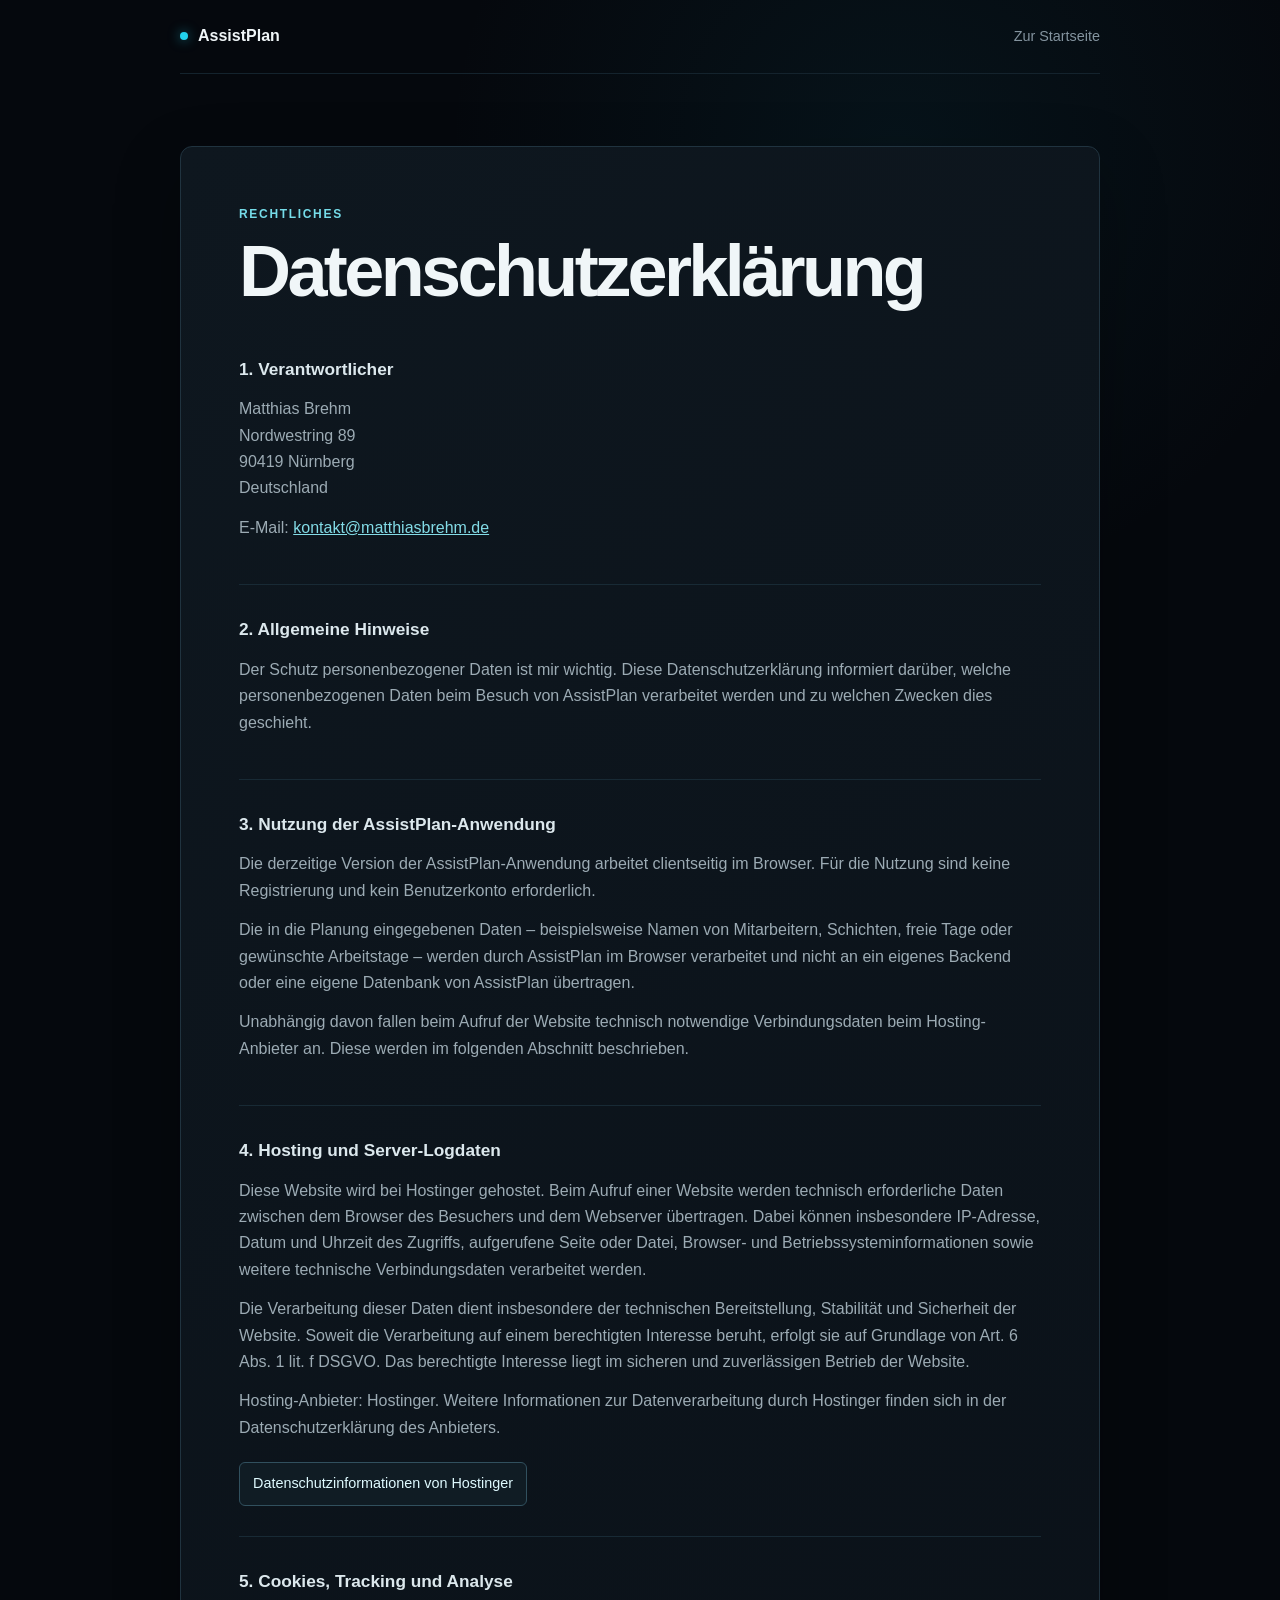
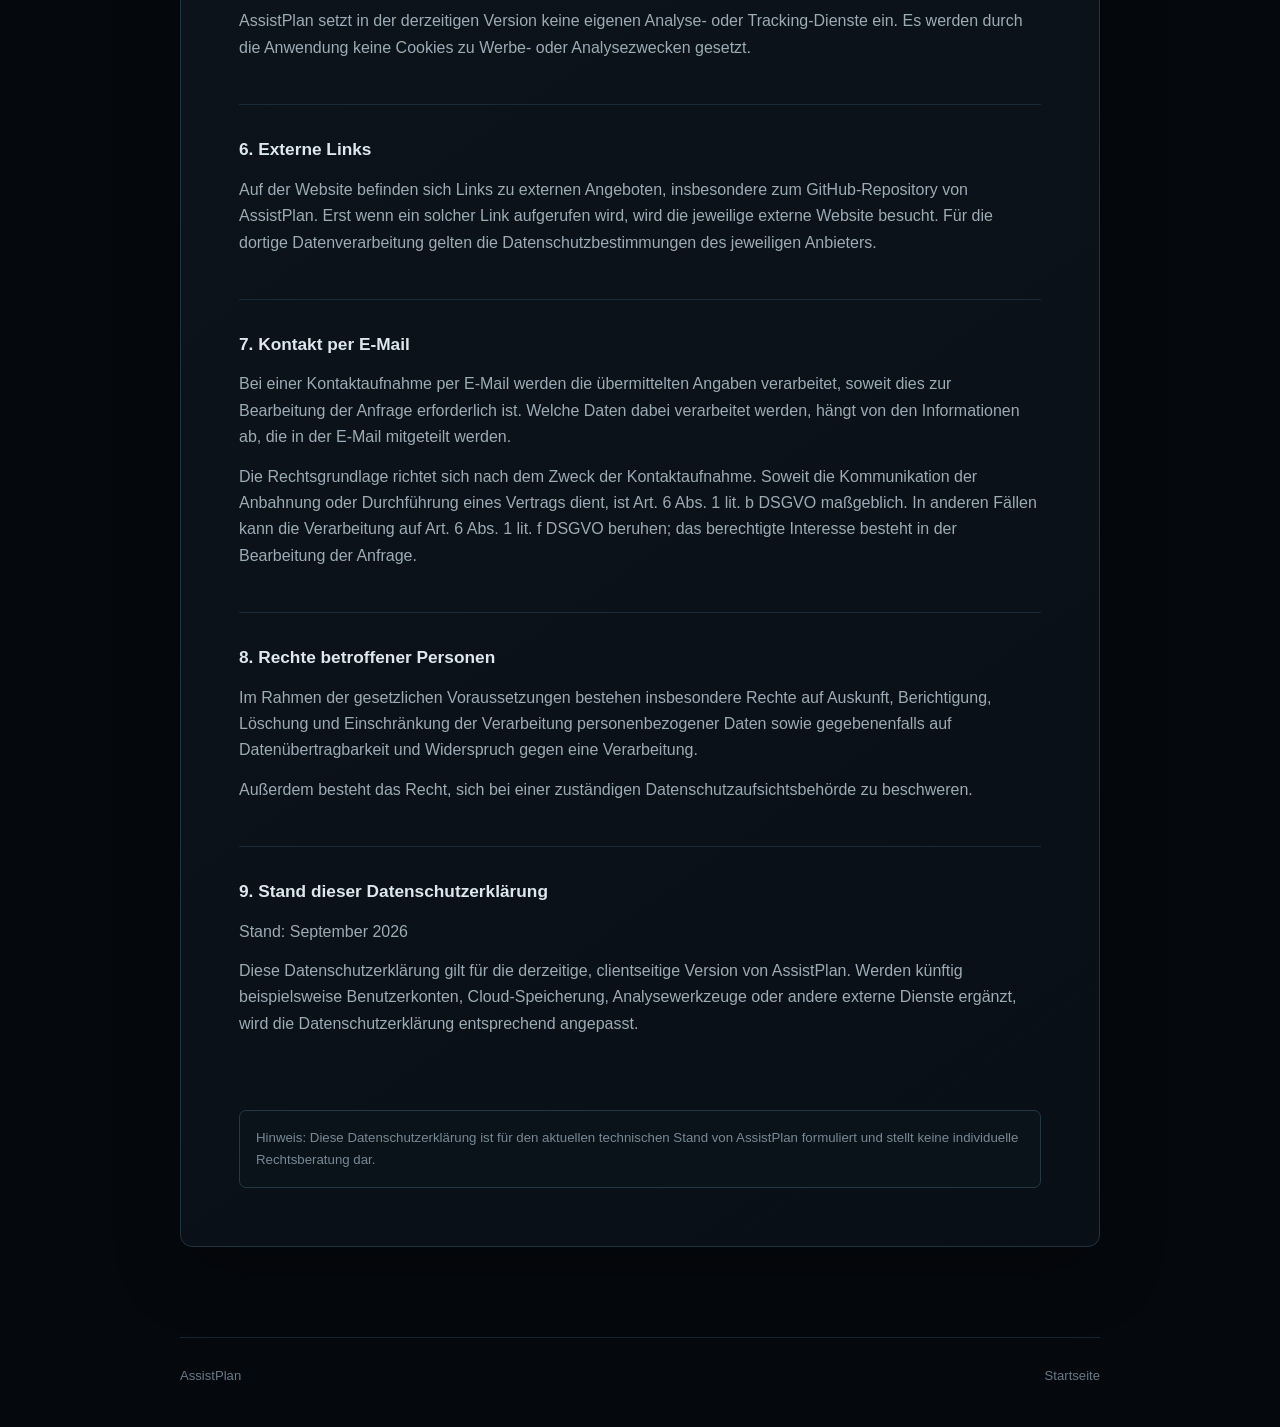
==== datenschutz/index.html @ 066ba1eb "Finalize AssistPlan UI, onboarding and browser support" ====
<!doctype html>
<html lang="de">
<head>
<meta charset="utf-8">
<meta name="viewport" content="width=device-width,initial-scale=1">
<meta name="robots" content="noindex,follow">
<title>Datenschutz | AssistPlan</title>
<meta name="description" content="Datenschutzerklärung von AssistPlan.">
<link rel="stylesheet" href="datenschutz.css">
</head>
<body>
<header>
  <a class="brand" href="/"><i></i>AssistPlan</a> 
  <a href="/">Zur Startseite</a>
</header>

<main>
<article>
<p class="eyebrow">Rechtliches</p>
<h1>Datenschutzerklärung</h1>

<section>
<h2>1. Verantwortlicher</h2>
<address>
Matthias Brehm<br>
Nordwestring 89<br>
90419 Nürnberg<br>
Deutschland
</address>
<p>E-Mail: <a href="mailto:kontakt@matthiasbrehm.de">kontakt@matthiasbrehm.de</a></p>
</section>

<section>
<h2>2. Allgemeine Hinweise</h2>
<p>Der Schutz personenbezogener Daten ist mir wichtig. Diese Datenschutzerklärung informiert darüber, welche personenbezogenen Daten beim Besuch von AssistPlan verarbeitet werden und zu welchen Zwecken dies geschieht.</p>
</section>

<section>
<h2>3. Nutzung der AssistPlan-Anwendung</h2>
<p>Die derzeitige Version der AssistPlan-Anwendung arbeitet clientseitig im Browser. Für die Nutzung sind keine Registrierung und kein Benutzerkonto erforderlich.</p>
<p>Die in die Planung eingegebenen Daten – beispielsweise Namen von Mitarbeitern, Schichten, freie Tage oder gewünschte Arbeitstage – werden durch AssistPlan im Browser verarbeitet und nicht an ein eigenes Backend oder eine eigene Datenbank von AssistPlan übertragen.</p>
<p>Unabhängig davon fallen beim Aufruf der Website technisch notwendige Verbindungsdaten beim Hosting-Anbieter an. Diese werden im folgenden Abschnitt beschrieben.</p>
</section>

<section>
<h2>4. Hosting und Server-Logdaten</h2>
<p>Diese Website wird bei Hostinger gehostet. Beim Aufruf einer Website werden technisch erforderliche Daten zwischen dem Browser des Besuchers und dem Webserver übertragen. Dabei können insbesondere IP-Adresse, Datum und Uhrzeit des Zugriffs, aufgerufene Seite oder Datei, Browser- und Betriebssysteminformationen sowie weitere technische Verbindungsdaten verarbeitet werden.</p>
<p>Die Verarbeitung dieser Daten dient insbesondere der technischen Bereitstellung, Stabilität und Sicherheit der Website. Soweit die Verarbeitung auf einem berechtigten Interesse beruht, erfolgt sie auf Grundlage von Art. 6 Abs. 1 lit. f DSGVO. Das berechtigte Interesse liegt im sicheren und zuverlässigen Betrieb der Website.</p>
<p>Hosting-Anbieter: Hostinger. Weitere Informationen zur Datenverarbeitung durch Hostinger finden sich in der Datenschutzerklärung des Anbieters.</p>
<a class="external" href="https://www.hostinger.com/de/legal/datenschutz-bestimmungen" target="_blank" rel="noopener noreferrer">Datenschutzinformationen von Hostinger</a>
</section>

<section>
<h2>5. Cookies, Tracking und Analyse</h2>
<p>AssistPlan setzt in der derzeitigen Version keine eigenen Analyse- oder Tracking-Dienste ein. Es werden durch die Anwendung keine Cookies zu Werbe- oder Analysezwecken gesetzt.</p>
</section>

<section>
<h2>6. Externe Links</h2>
<p>Auf der Website befinden sich Links zu externen Angeboten, insbesondere zum GitHub-Repository von AssistPlan. Erst wenn ein solcher Link aufgerufen wird, wird die jeweilige externe Website besucht. Für die dortige Datenverarbeitung gelten die Datenschutzbestimmungen des jeweiligen Anbieters.</p>
</section>

<section>
<h2>7. Kontakt per E-Mail</h2>
<p>Bei einer Kontaktaufnahme per E-Mail werden die übermittelten Angaben verarbeitet, soweit dies zur Bearbeitung der Anfrage erforderlich ist. Welche Daten dabei verarbeitet werden, hängt von den Informationen ab, die in der E-Mail mitgeteilt werden.</p>
<p>Die Rechtsgrundlage richtet sich nach dem Zweck der Kontaktaufnahme. Soweit die Kommunikation der Anbahnung oder Durchführung eines Vertrags dient, ist Art. 6 Abs. 1 lit. b DSGVO maßgeblich. In anderen Fällen kann die Verarbeitung auf Art. 6 Abs. 1 lit. f DSGVO beruhen; das berechtigte Interesse besteht in der Bearbeitung der Anfrage.</p>
</section>

<section>
<h2>8. Rechte betroffener Personen</h2>
<p>Im Rahmen der gesetzlichen Voraussetzungen bestehen insbesondere Rechte auf Auskunft, Berichtigung, Löschung und Einschränkung der Verarbeitung personenbezogener Daten sowie gegebenenfalls auf Datenübertragbarkeit und Widerspruch gegen eine Verarbeitung.</p>
<p>Außerdem besteht das Recht, sich bei einer zuständigen Datenschutzaufsichtsbehörde zu beschweren.</p>
</section>

<section>
<h2>9. Stand dieser Datenschutzerklärung</h2>
<p>Stand: September 2026</p>
<p>Diese Datenschutzerklärung gilt für die derzeitige, clientseitige Version von AssistPlan. Werden künftig beispielsweise Benutzerkonten, Cloud-Speicherung, Analysewerkzeuge oder andere externe Dienste ergänzt, wird die Datenschutzerklärung entsprechend angepasst.</p>
</section>

<p class="notice">Hinweis: Diese Datenschutzerklärung ist für den aktuellen technischen Stand von AssistPlan formuliert und stellt keine individuelle Rechtsberatung dar.</p>
</article>
</main>

<footer><span>AssistPlan</span><a href="/">Startseite</a></footer>
</body>
</html>
---- datenschutz/datenschutz.css ----
*{box-sizing:border-box}:root{--bg:#05080d;--border:#20333f;--text:#d7e2e8;--strong:#f0f6f8;--muted:#84949f;--cyan:#22d3ee;--max:920px}body{margin:0;min-height:100vh;color:var(--text);background:radial-gradient(circle at 70% 5%,rgba(18,101,122,.12),transparent 28rem),var(--bg);font-family:-apple-system,BlinkMacSystemFont,"Segoe UI",Roboto,"Helvetica Neue",Arial,sans-serif;line-height:1.65}a{color:#83dce7}header,main,footer{width:min(calc(100% - 40px),var(--max));margin:auto}header{min-height:74px;display:flex;align-items:center;justify-content:space-between;gap:20px;border-bottom:1px solid #14232d}header>a:last-child{color:var(--muted);font-size:.9rem;text-decoration:none}.brand{display:flex;align-items:center;gap:10px;color:var(--strong);font-weight:750;text-decoration:none}.brand i{width:8px;height:8px;border-radius:50%;background:var(--cyan);box-shadow:0 0 12px rgba(34,211,238,.55)}main{padding:72px 0 90px}article{padding:clamp(28px,6vw,58px);border:1px solid var(--border);border-radius:12px;background:linear-gradient(145deg,#0e171f,#090f16);box-shadow:0 24px 65px rgba(0,0,0,.28)}.eyebrow{margin:0 0 10px;color:#75dce9;font-size:.75rem;font-weight:750;letter-spacing:.14em;text-transform:uppercase}h1{margin:0 0 48px;color:var(--strong);font-size:clamp(2.5rem,7vw,4.5rem);line-height:1;letter-spacing:-.05em}section{padding:30px 0;border-top:1px solid #182a35}section:first-of-type{border-top:0;padding-top:0}h2{margin:0 0 13px;color:#dce8ed;font-size:1.08rem}p,address{margin:0 0 13px;color:#9cabb4;font-style:normal}.external{display:inline-block;margin-top:8px;padding:9px 13px;border:1px solid #31505e;border-radius:6px;background:#101c24;color:#dffaff;text-decoration:none;font-size:.9rem}.notice{margin:30px 0 0;padding:16px;border:1px solid #233844;border-radius:7px;background:#0a131a;color:#778994;font-size:.83rem}footer{padding:27px 0 40px;display:flex;justify-content:space-between;border-top:1px solid #14232d;color:#687985;font-size:.82rem}footer a{color:#687985;text-decoration:none}@media(max-width:600px){header,main,footer{width:calc(100% - 28px)}main{padding:48px 0 65px}article{padding:27px 22px}}
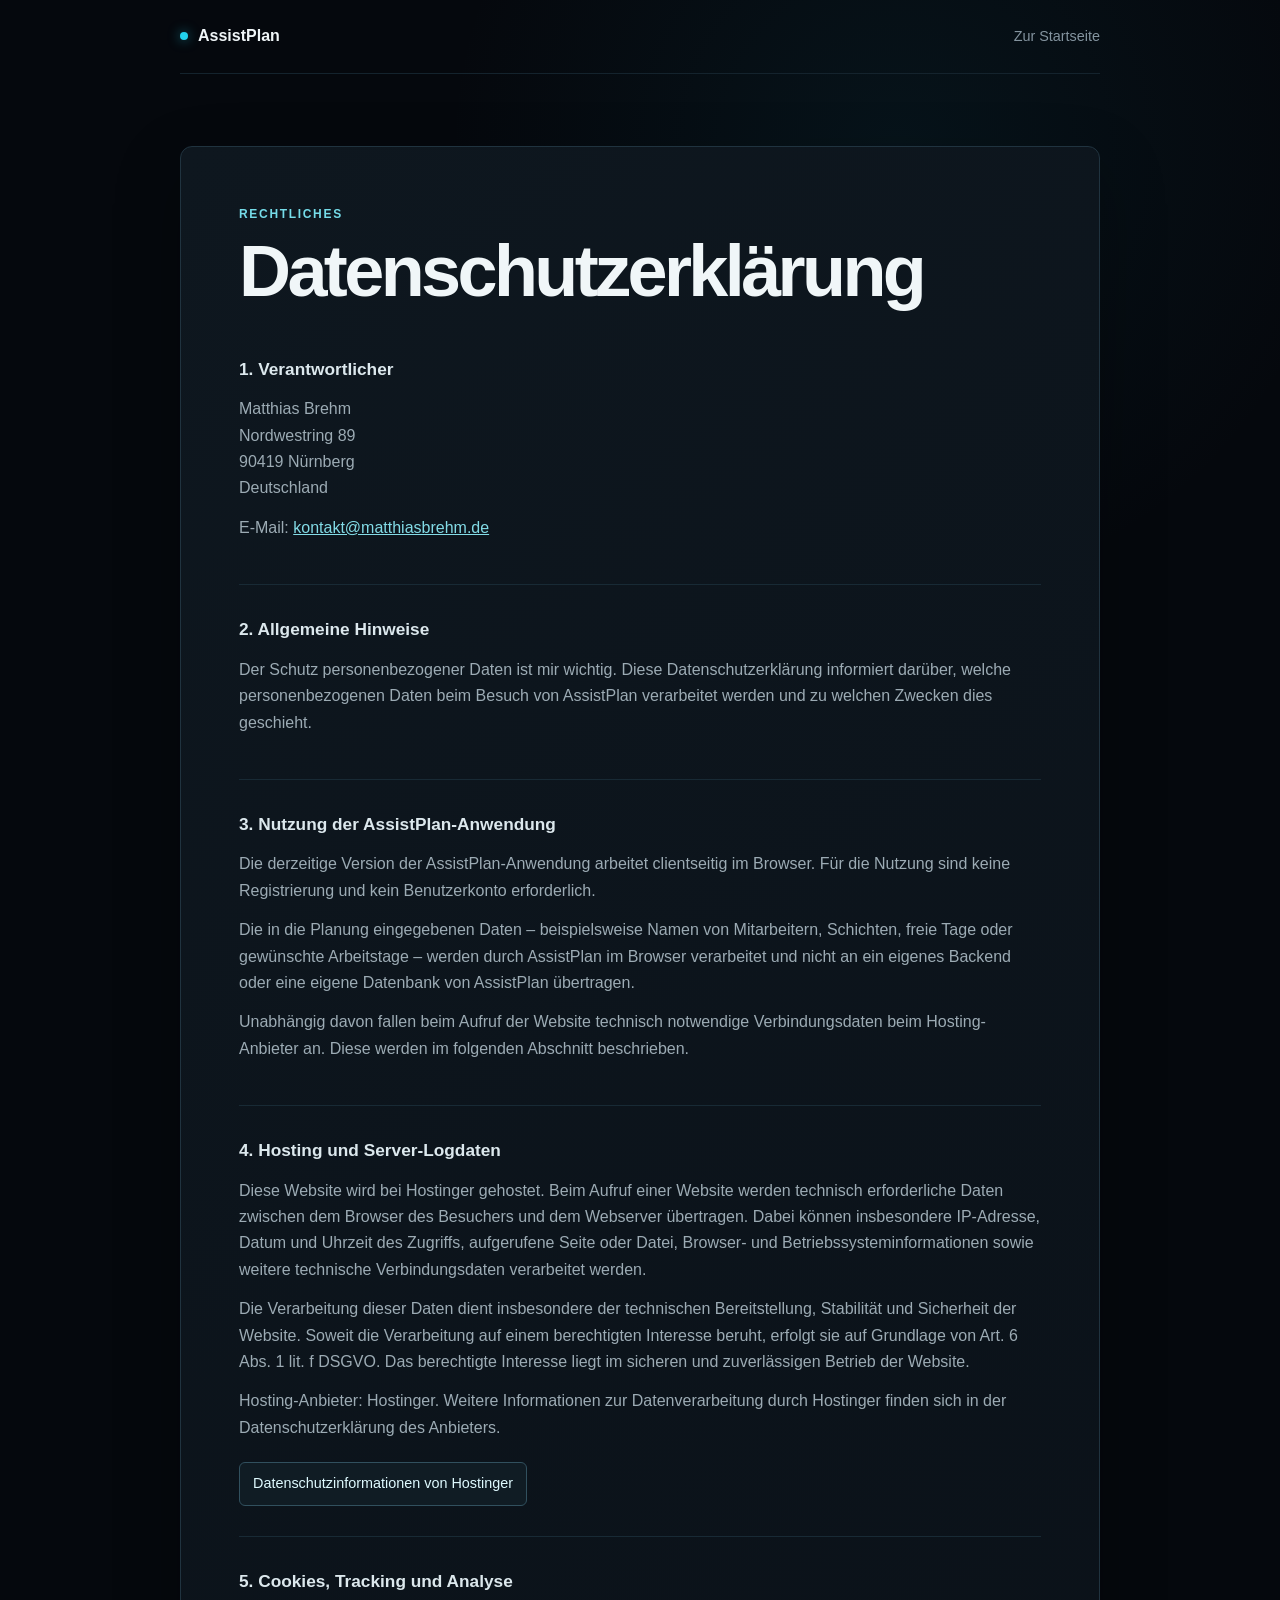
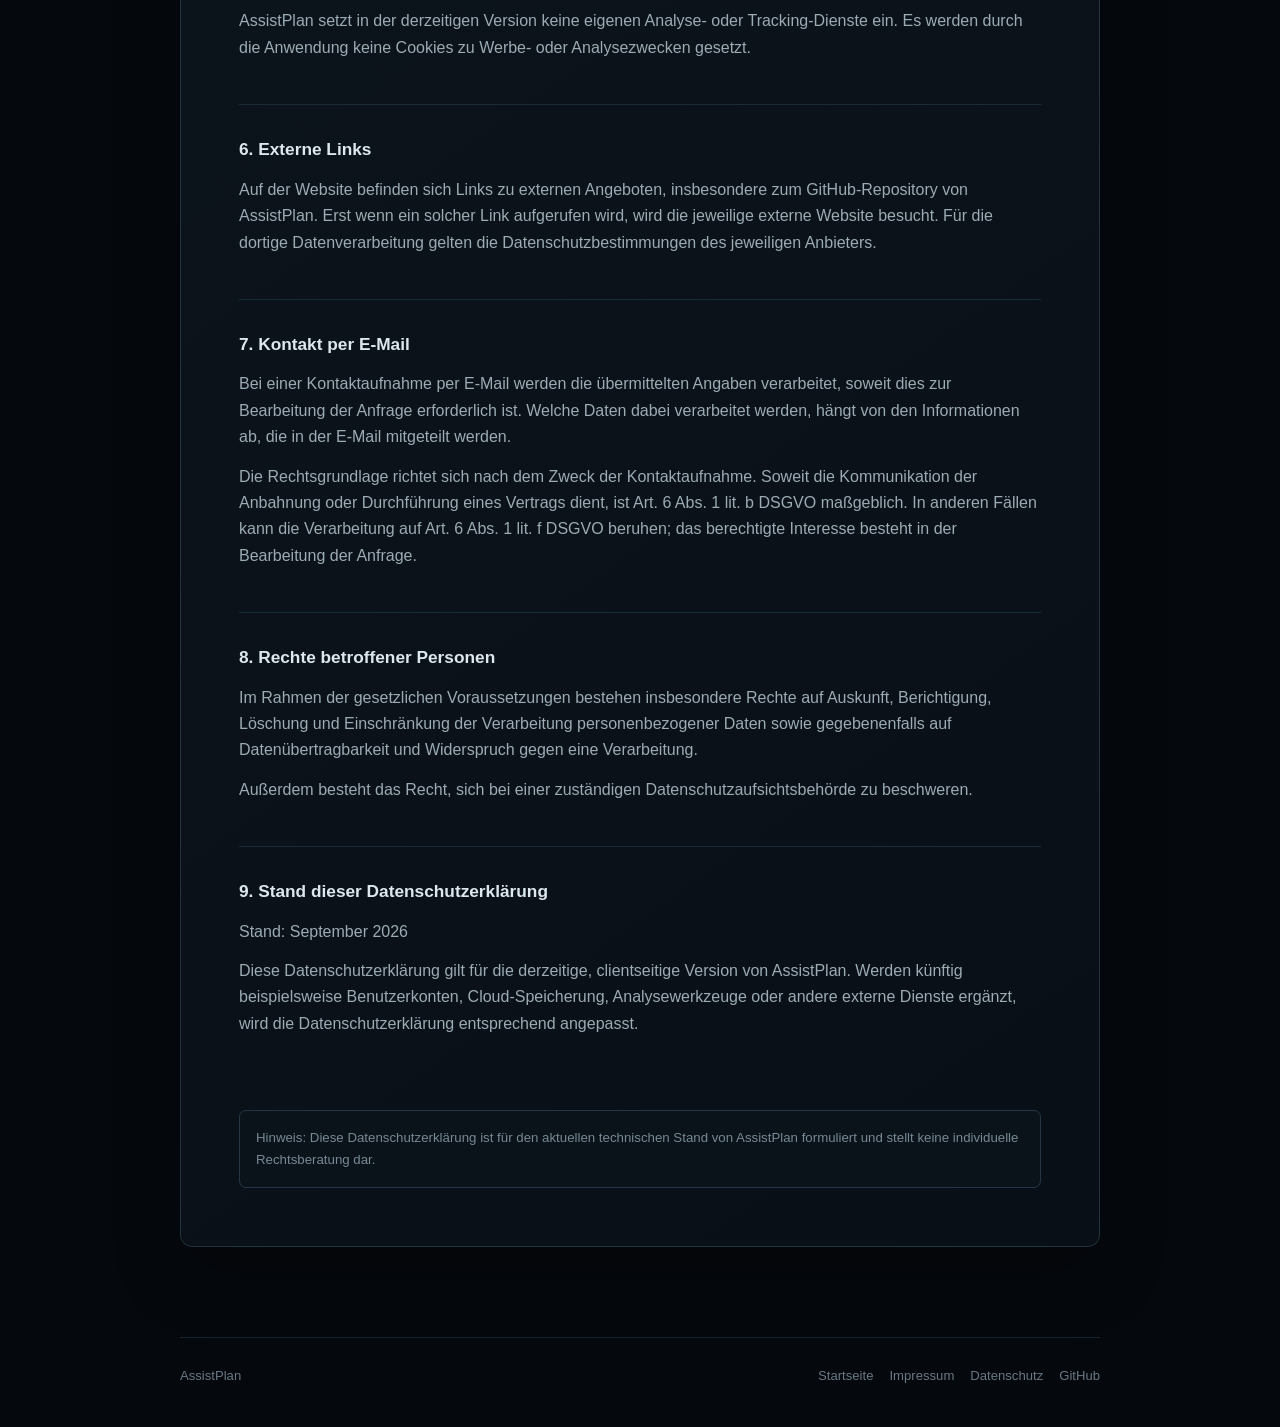
==== commit d93b6e1a: "Update project information and links" ====
--- a/datenschutz/index.html
+++ b/datenschutz/index.html
@@ -82,6 +82,6 @@
 </article>
 </main>
 
-<footer><span>AssistPlan</span><a href="/">Startseite</a></footer>
+<footer><span>AssistPlan</span><nav><a href="/">Startseite</a><a href="/impressum/">Impressum</a><a href="/datenschutz/">Datenschutz</a><a href="https://github.com/dubposse/assistplan" target="_blank" rel="noopener noreferrer">GitHub</a></nav></footer>
 </body>
 </html>
--- a/datenschutz/datenschutz.css
+++ b/datenschutz/datenschutz.css
@@ -1 +1 @@
-*{box-sizing:border-box}:root{--bg:#05080d;--border:#20333f;--text:#d7e2e8;--strong:#f0f6f8;--muted:#84949f;--cyan:#22d3ee;--max:920px}body{margin:0;min-height:100vh;color:var(--text);background:radial-gradient(circle at 70% 5%,rgba(18,101,122,.12),transparent 28rem),var(--bg);font-family:-apple-system,BlinkMacSystemFont,"Segoe UI",Roboto,"Helvetica Neue",Arial,sans-serif;line-height:1.65}a{color:#83dce7}header,main,footer{width:min(calc(100% - 40px),var(--max));margin:auto}header{min-height:74px;display:flex;align-items:center;justify-content:space-between;gap:20px;border-bottom:1px solid #14232d}header>a:last-child{color:var(--muted);font-size:.9rem;text-decoration:none}.brand{display:flex;align-items:center;gap:10px;color:var(--strong);font-weight:750;text-decoration:none}.brand i{width:8px;height:8px;border-radius:50%;background:var(--cyan);box-shadow:0 0 12px rgba(34,211,238,.55)}main{padding:72px 0 90px}article{padding:clamp(28px,6vw,58px);border:1px solid var(--border);border-radius:12px;background:linear-gradient(145deg,#0e171f,#090f16);box-shadow:0 24px 65px rgba(0,0,0,.28)}.eyebrow{margin:0 0 10px;color:#75dce9;font-size:.75rem;font-weight:750;letter-spacing:.14em;text-transform:uppercase}h1{margin:0 0 48px;color:var(--strong);font-size:clamp(2.5rem,7vw,4.5rem);line-height:1;letter-spacing:-.05em}section{padding:30px 0;border-top:1px solid #182a35}section:first-of-type{border-top:0;padding-top:0}h2{margin:0 0 13px;color:#dce8ed;font-size:1.08rem}p,address{margin:0 0 13px;color:#9cabb4;font-style:normal}.external{display:inline-block;margin-top:8px;padding:9px 13px;border:1px solid #31505e;border-radius:6px;background:#101c24;color:#dffaff;text-decoration:none;font-size:.9rem}.notice{margin:30px 0 0;padding:16px;border:1px solid #233844;border-radius:7px;background:#0a131a;color:#778994;font-size:.83rem}footer{padding:27px 0 40px;display:flex;justify-content:space-between;border-top:1px solid #14232d;color:#687985;font-size:.82rem}footer a{color:#687985;text-decoration:none}@media(max-width:600px){header,main,footer{width:calc(100% - 28px)}main{padding:48px 0 65px}article{padding:27px 22px}}+*{box-sizing:border-box}:root{--bg:#05080d;--border:#20333f;--text:#d7e2e8;--strong:#f0f6f8;--muted:#84949f;--cyan:#22d3ee;--max:920px}body{margin:0;min-height:100vh;color:var(--text);background:radial-gradient(circle at 70% 5%,rgba(18,101,122,.12),transparent 28rem),var(--bg);font-family:-apple-system,BlinkMacSystemFont,"Segoe UI",Roboto,"Helvetica Neue",Arial,sans-serif;line-height:1.65}a{color:#83dce7}header,main,footer{width:min(calc(100% - 40px),var(--max));margin:auto}header{min-height:74px;display:flex;align-items:center;justify-content:space-between;gap:20px;border-bottom:1px solid #14232d}header>a:last-child{color:var(--muted);font-size:.9rem;text-decoration:none}.brand{display:flex;align-items:center;gap:10px;color:var(--strong);font-weight:750;text-decoration:none}.brand i{width:8px;height:8px;border-radius:50%;background:var(--cyan);box-shadow:0 0 12px rgba(34,211,238,.55)}main{padding:72px 0 90px}article{padding:clamp(28px,6vw,58px);border:1px solid var(--border);border-radius:12px;background:linear-gradient(145deg,#0e171f,#090f16);box-shadow:0 24px 65px rgba(0,0,0,.28)}.eyebrow{margin:0 0 10px;color:#75dce9;font-size:.75rem;font-weight:750;letter-spacing:.14em;text-transform:uppercase}h1{margin:0 0 48px;color:var(--strong);font-size:clamp(2.5rem,7vw,4.5rem);line-height:1;letter-spacing:-.05em}section{padding:30px 0;border-top:1px solid #182a35}section:first-of-type{border-top:0;padding-top:0}h2{margin:0 0 13px;color:#dce8ed;font-size:1.08rem}p,address{margin:0 0 13px;color:#9cabb4;font-style:normal}.external{display:inline-block;margin-top:8px;padding:9px 13px;border:1px solid #31505e;border-radius:6px;background:#101c24;color:#dffaff;text-decoration:none;font-size:.9rem}.notice{margin:30px 0 0;padding:16px;border:1px solid #233844;border-radius:7px;background:#0a131a;color:#778994;font-size:.83rem}footer{padding:27px 0 40px;display:flex;justify-content:space-between;border-top:1px solid #14232d;color:#687985;font-size:.82rem}footer nav{display:flex;gap:16px;flex-wrap:wrap}footer a{color:#687985;text-decoration:none}@media(max-width:600px){header,main,footer{width:calc(100% - 28px)}main{padding:48px 0 65px}article{padding:27px 22px}}
